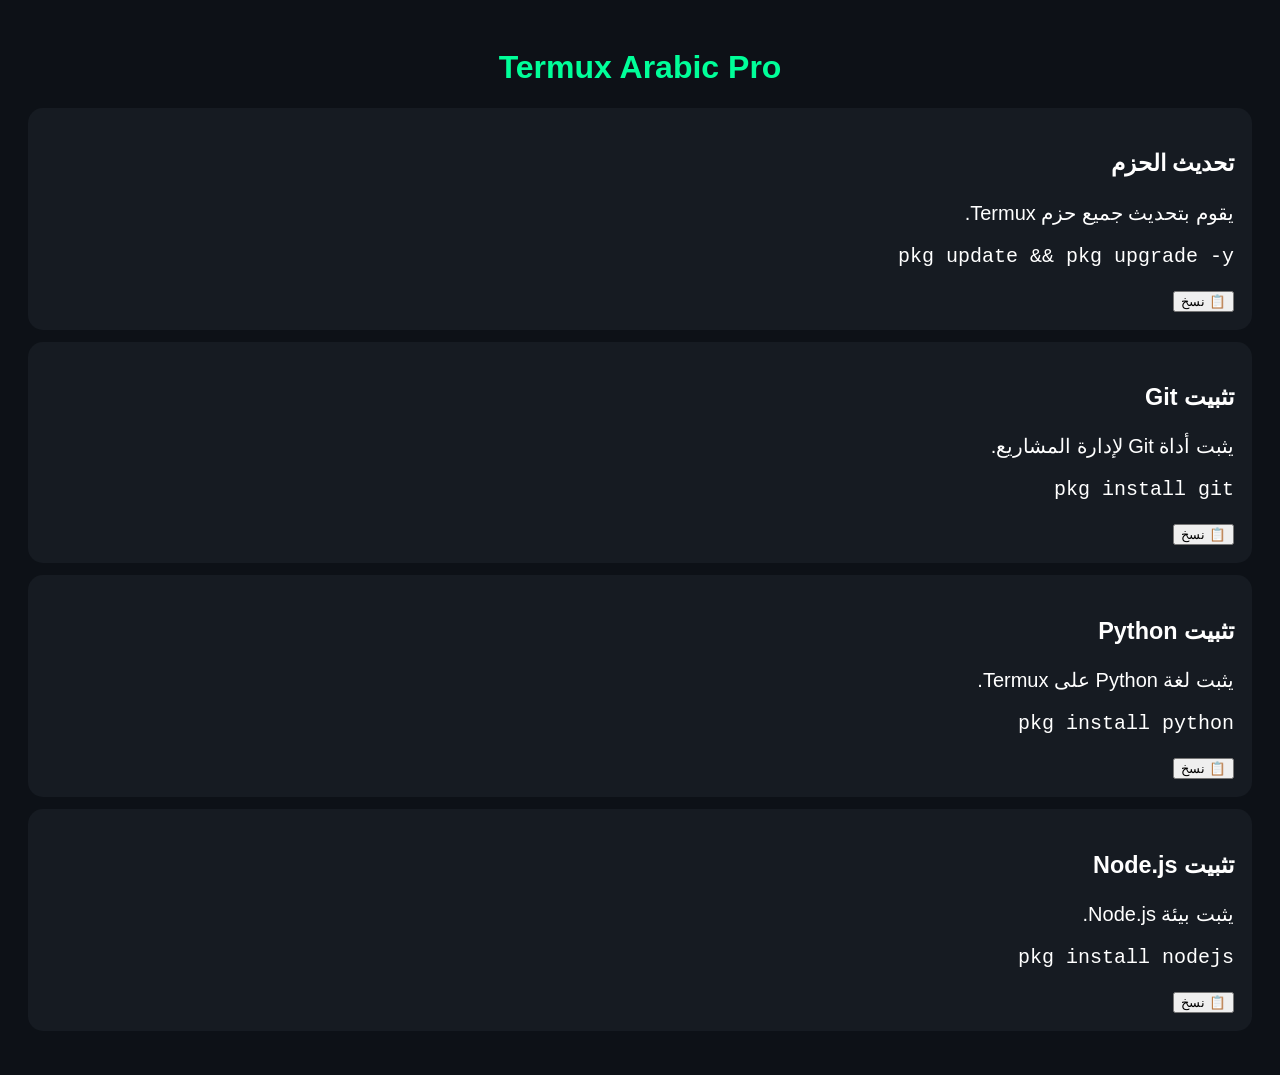
==== www/index.html @ 7ef27585 "Initial commit" ====
<!DOCTYPE html>
<html lang="ar" dir="rtl">
<head>
<meta charset="UTF-8">
<meta name="viewport" content="width=device-width, initial-scale=1">
<title>Termux Arabic Pro</title>

<style>
body{
background:#0d1117;
color:white;
font-family:sans-serif;
padding:20px;
}

h1{
text-align:center;
color:#00ff99;
}

.card{
background:#161b22;
padding:18px;
margin:12px 0;
border-radius:15px;
font-size:20px;
}
</style>

</head>

<body>

<h1>Termux Arabic Pro</h1>

<div id="app"></div>

<script src="js/app.js"></script>

</body>
</body>
</html>
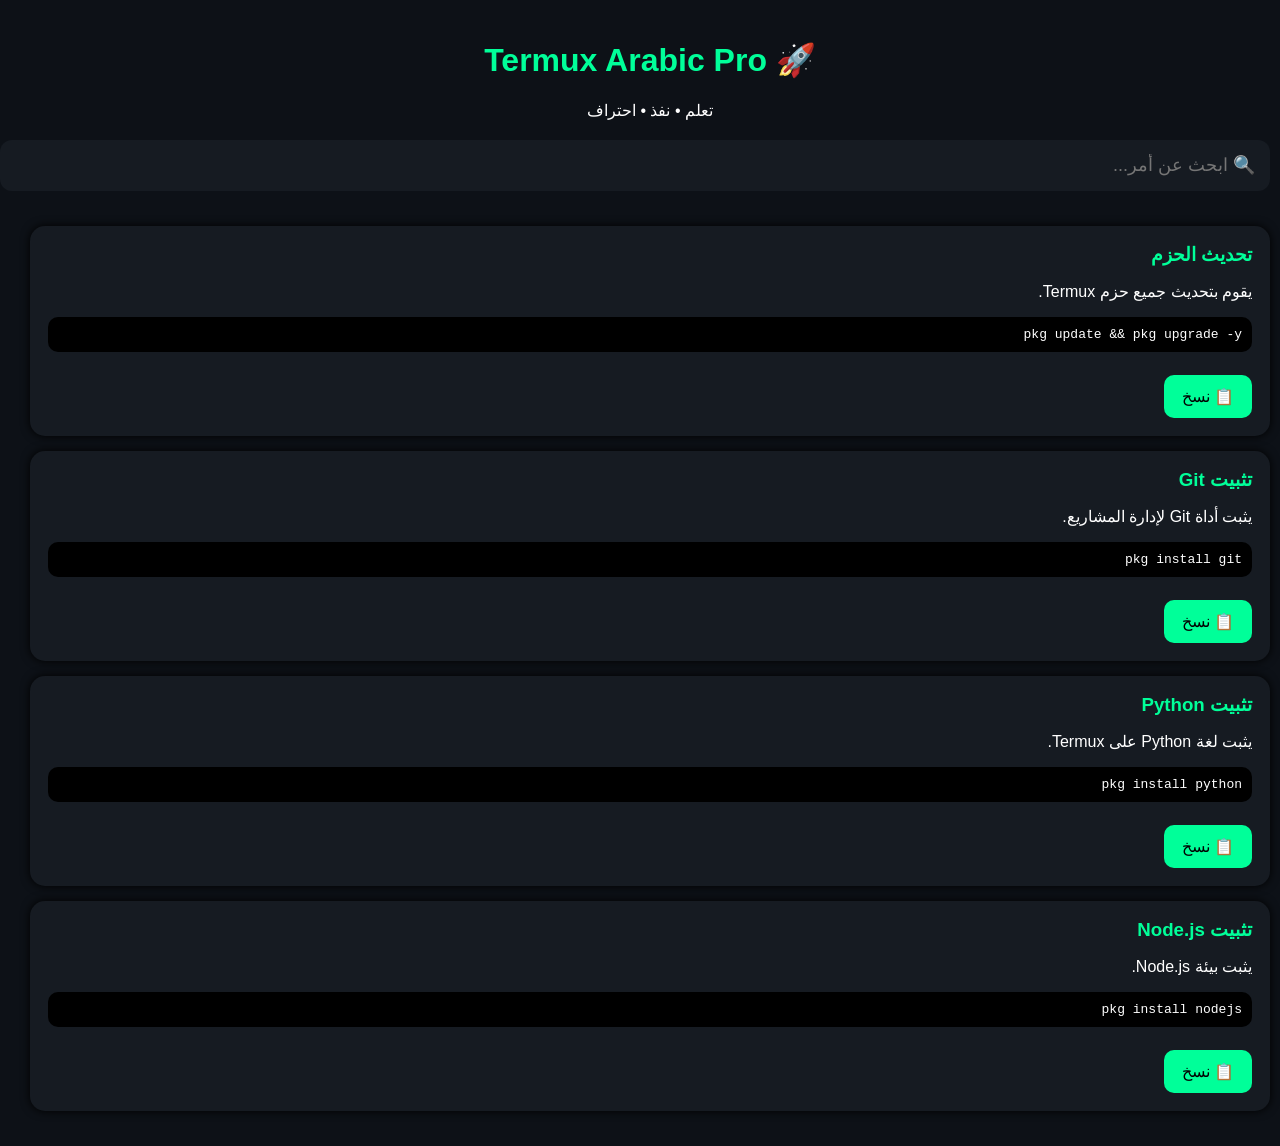
==== commit 0c27cceb: "New Modern UI" ====
--- a/www/index.html
+++ b/www/index.html
@@ -2,41 +2,23 @@
 <html lang="ar" dir="rtl">
 <head>
 <meta charset="UTF-8">
-<meta name="viewport" content="width=device-width, initial-scale=1">
+<meta name="viewport" content="width=device-width, initial-scale=1.0">
 <title>Termux Arabic Pro</title>
-
-<style>
-body{
-background:#0d1117;
-color:white;
-font-family:sans-serif;
-padding:20px;
-}
-
-h1{
-text-align:center;
-color:#00ff99;
-}
-
-.card{
-background:#161b22;
-padding:18px;
-margin:12px 0;
-border-radius:15px;
-font-size:20px;
-}
-</style>
-
+<link rel="stylesheet" href="css/style.css">
 </head>
 
 <body>
 
-<h1>Termux Arabic Pro</h1>
+<header>
+<h1>🚀 Termux Arabic Pro</h1>
+<p>تعلم • نفذ • احتراف</p>
+</header>
+
+<input id="search" placeholder="🔍 ابحث عن أمر...">
 
 <div id="app"></div>
 
 <script src="js/app.js"></script>
 
 </body>
-</body>
 </html>
--- a/www/css/style.css
+++ b/www/css/style.css
@@ -0,0 +1,57 @@
+body{
+background:#0d1117;
+color:white;
+font-family:sans-serif;
+margin:0;
+padding:20px;
+}
+
+header{
+text-align:center;
+margin-bottom:20px;
+}
+
+header h1{
+color:#00ff99;
+}
+
+#search{
+width:100%;
+padding:15px;
+border:none;
+border-radius:12px;
+font-size:18px;
+margin-bottom:20px;
+background:#161b22;
+color:white;
+}
+
+.card{
+background:#161b22;
+padding:18px;
+margin:15px 0;
+border-radius:15px;
+box-shadow:0 0 10px #000;
+}
+
+.card h3{
+margin:0;
+color:#00ff99;
+}
+
+.card pre{
+background:#000;
+padding:10px;
+border-radius:10px;
+overflow:auto;
+}
+
+button{
+background:#00ff99;
+color:black;
+border:none;
+padding:12px 18px;
+border-radius:10px;
+font-size:16px;
+margin-top:10px;
+}
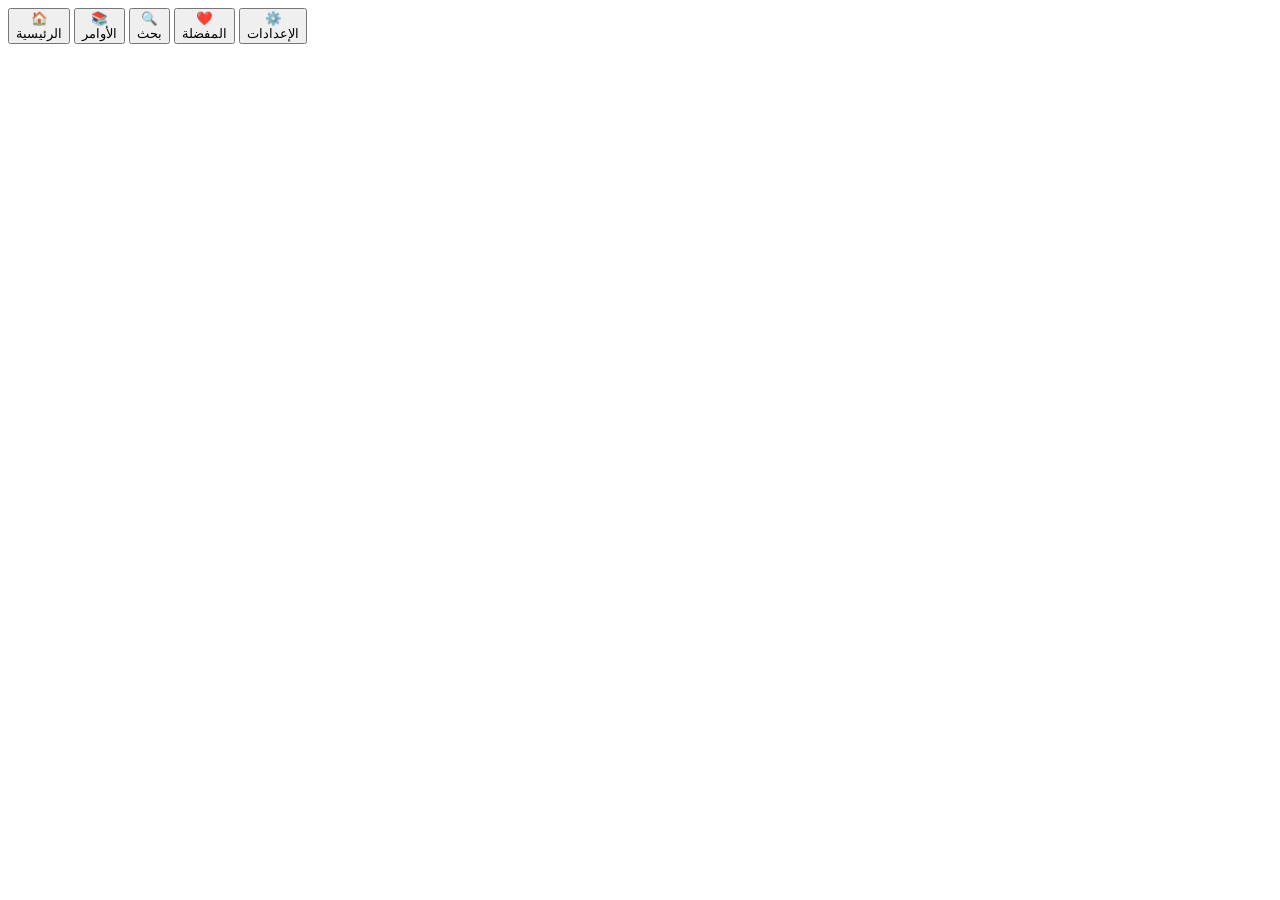
==== commit 9cdce702: "Bottom Navigation" ====
--- a/www/index.html
+++ b/www/index.html
@@ -1,24 +1,41 @@
-<!DOCTYPE html>
-<html lang="ar" dir="rtl">
-<head>
-<meta charset="UTF-8">
-<meta name="viewport" content="width=device-width, initial-scale=1.0">
-<title>Termux Arabic Pro</title>
-<link rel="stylesheet" href="css/style.css">
-</head>
-
 <body>
 
-<header>
-<h1>🚀 Termux Arabic Pro</h1>
-<p>تعلم • نفذ • احتراف</p>
-</header>
+<div id="content"></div>
 
-<input id="search" placeholder="🔍 ابحث عن أمر...">
+<nav class="bottom-nav">
 
-<div id="app"></div>
+<button onclick="loadPage('home')">
+🏠
+<br>
+الرئيسية
+</button>
+
+<button onclick="loadPage('commands')">
+📚
+<br>
+الأوامر
+</button>
+
+<button onclick="loadPage('search')">
+🔍
+<br>
+بحث
+</button>
+
+<button onclick="loadPage('favorites')">
+❤️
+<br>
+المفضلة
+</button>
+
+<button onclick="loadPage('settings')">
+⚙️
+<br>
+الإعدادات
+</button>
+
+</nav>
 
 <script src="js/app.js"></script>
 
 </body>
-</html>
